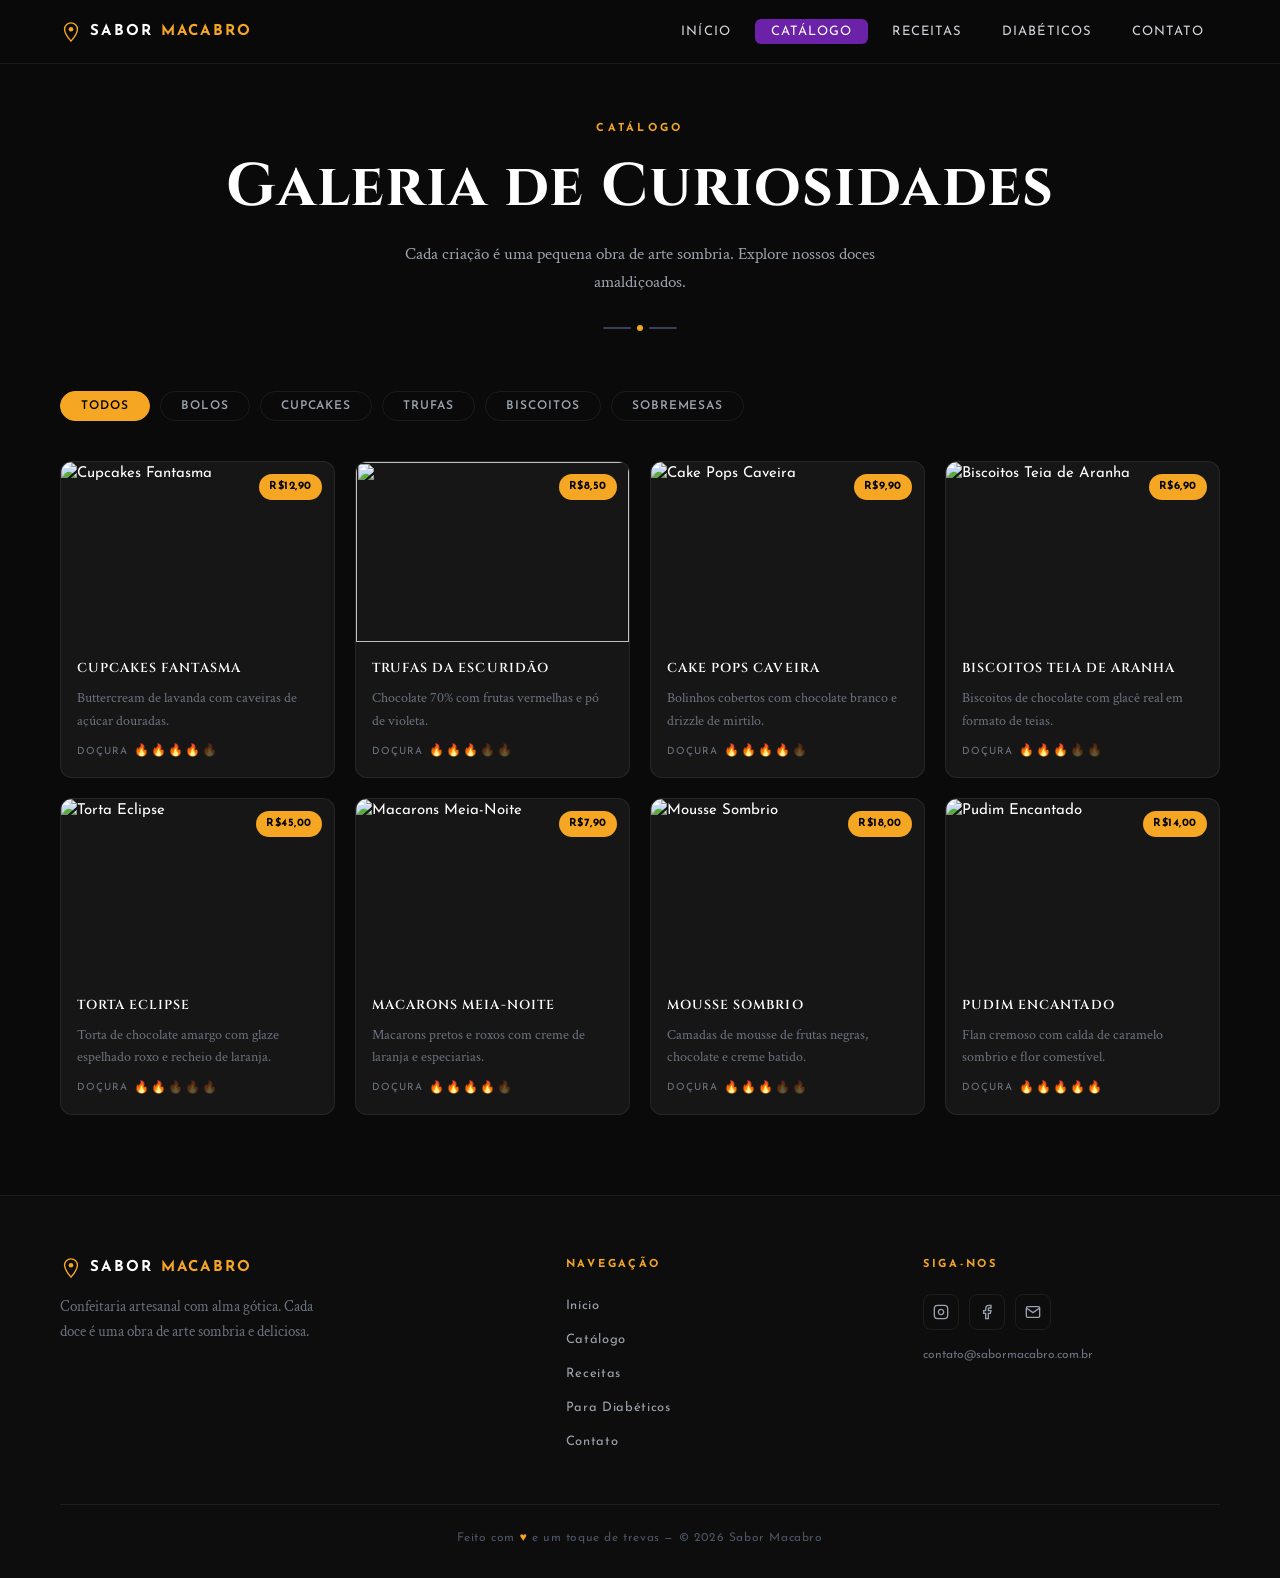
==== pages/catalogo.html @ 99fc1a0b "Add files via upload" ====
<!DOCTYPE html>
<html lang="pt-BR">
<head>
  <meta charset="UTF-8" />
  <meta name="viewport" content="width=device-width, initial-scale=1.0" />
  <title>Catálogo — Sabor Macabro</title>
  <link rel="stylesheet" href="../css/style.css" />
  <link rel="stylesheet" href="../css/catalogo.css" />
</head>
<body>

  <!-- NAVBAR -->
  <nav class="navbar">
    <a href="../index.html" class="navbar-logo">
      <svg class="icon" viewBox="0 0 24 24" fill="none" stroke="currentColor" stroke-width="1.5">
        <path d="M12 2C8 2 5 5 5 9c0 5 7 13 7 13s7-8 7-13c0-4-3-7-7-7z"/>
        <circle cx="12" cy="9" r="2.5" fill="currentColor" stroke="none"/>
      </svg>
      <span class="logo-text">SABOR <span>MACABRO</span></span>
    </a>
    <button class="menu-toggle" aria-label="Menu">
      <span></span><span></span><span></span>
    </button>
    <ul class="navbar-nav">
      <li><a href="../index.html">Início</a></li>
      <li><a href="catalogo.html" class="active">Catálogo</a></li>
      <li><a href="receitas.html">Receitas</a></li>
      <li><a href="diabeticos.html">Diabéticos</a></li>
      <li><a href="contato.html">Contato</a></li>
    </ul>
  </nav>

  <!-- HEADER -->
  <div class="page-header animate-up">
    <span class="eyebrow">Catálogo</span>
    <h1>Galeria de Curiosidades</h1>
    <p>Cada criação é uma pequena obra de arte sombria. Explore nossos doces amaldiçoados.</p>
    <div class="divider-dots">
      <span></span><span class="dot"></span><span></span>
    </div>
  </div>

  <!-- FILTERS -->
  <div class="filters-wrap animate-up">
    <div class="container">
      <div class="filters">
        <button class="filter-btn active" data-filter="todos">Todos</button>
        <button class="filter-btn" data-filter="bolos">Bolos</button>
        <button class="filter-btn" data-filter="cupcakes">Cupcakes</button>
        <button class="filter-btn" data-filter="trufas">Trufas</button>
        <button class="filter-btn" data-filter="biscoitos">Biscoitos</button>
        <button class="filter-btn" data-filter="sobremesas">Sobremesas</button>
      </div>
    </div>
  </div>

  <!-- CATALOG GRID -->
  <section class="section catalog-section">
    <div class="container">
      <div class="catalog-grid">

        <div class="catalog-card product-card animate-up" data-category="cupcakes">
          <span class="price-badge">R$12,90</span>
          <img src="https://media.discordapp.net/attachments/682045988726243380/1504207680078610442/051eb3d04_generated_8660f504.png?ex=6a062611&is=6a04d491&hm=915735e0a3efd7fb4782c6d0c59149ef72ad5b5433831bc7cd8808a5f5d87717&=&format=webp&quality=lossless" alt="Cupcakes Fantasma" class="product-card-img" style="object-position:0% 10%;" />
          <div class="product-card-body">
            <h3 class="product-card-title">Cupcakes Fantasma</h3>
            <p class="product-card-desc">Buttercream de lavanda com caveiras de açúcar douradas.</p>
            <div class="sweetness">
              <span class="sweetness-label">Doçura</span>
              <div class="flames">
                <span class="flame active">🔥</span><span class="flame active">🔥</span><span class="flame active">🔥</span><span class="flame active">🔥</span><span class="flame">🔥</span>
              </div>
            </div>
          </div>
        </div>

        <div class="catalog-card product-card animate-up" data-category="trufas">
          <span class="price-badge">R$8,50</span>
          <img src="https://media.discordapp.net/attachments/682045988726243380/1504207732129923124/c079ba6d8_generated_5c188854.png?ex=6a06261e&is=6a04d49e&hm=1690cc6fef87a3c8b07b13e3664de95f247dd740d72a349c67de79bde58a2c8a&=&format=webp&quality=lossless"Trufas da Escuridão" class="product-card-img" style="object-position:38% 28%;" />
          <div class="product-card-body">
            <h3 class="product-card-title">Trufas da Escuridão</h3>
            <p class="product-card-desc">Chocolate 70% com frutas vermelhas e pó de violeta.</p>
            <div class="sweetness">
              <span class="sweetness-label">Doçura</span>
              <div class="flames">
                <span class="flame active">🔥</span><span class="flame active">🔥</span><span class="flame active">🔥</span><span class="flame">🔥</span><span class="flame">🔥</span>
              </div>
            </div>
          </div>
        </div>

        <div class="catalog-card product-card animate-up" data-category="sobremesas">
          <span class="price-badge">R$9,90</span>
          <img src="https://media.discordapp.net/attachments/682045988726243380/1504207770172264588/1a3e5dd33_generated_3ccb7c05.png?ex=6a062627&is=6a04d4a7&hm=ca5111739f6e5fa930e4d7fcea7c52517635db99edcee7a81932c4ffb76f3084&=&format=webp&quality=lossless" alt="Cake Pops Caveira" class="product-card-img" style="object-position:70% 20%;" />
          <div class="product-card-body">
            <h3 class="product-card-title">Cake Pops Caveira</h3>
            <p class="product-card-desc">Bolinhos cobertos com chocolate branco e drizzle de mirtilo.</p>
            <div class="sweetness">
              <span class="sweetness-label">Doçura</span>
              <div class="flames">
                <span class="flame active">🔥</span><span class="flame active">🔥</span><span class="flame active">🔥</span><span class="flame active">🔥</span><span class="flame">🔥</span>
              </div>
            </div>
          </div>
        </div>

        <div class="catalog-card product-card animate-up" data-category="biscoitos">
          <span class="price-badge">R$6,90</span>
          <img src="https://media.discordapp.net/attachments/682045988726243380/1504207811448541367/e214358f1_generated_8f91fa51.png?ex=6a062631&is=6a04d4b1&hm=a556df9539114d7061922d662f3ab061a2cdaeb7f68c5fdb0b6c72fc46b7afbb&=&format=webp&quality=lossless" alt="Biscoitos Teia de Aranha" class="product-card-img" style="object-position:50% 80%;" />
          <div class="product-card-body">
            <h3 class="product-card-title">Biscoitos Teia de Aranha</h3>
            <p class="product-card-desc">Biscoitos de chocolate com glacê real em formato de teias.</p>
            <div class="sweetness">
              <span class="sweetness-label">Doçura</span>
              <div class="flames">
                <span class="flame active">🔥</span><span class="flame active">🔥</span><span class="flame active">🔥</span><span class="flame">🔥</span><span class="flame">🔥</span>
              </div>
            </div>
          </div>
        </div>

        <div class="catalog-card product-card animate-up" data-category="bolos">
          <span class="price-badge">R$45,00</span>
          <img src="https://media.discordapp.net/attachments/682045988726243380/1504207860500795592/ecdfa7d2a_generated_ce801d34.png?ex=6a06263c&is=6a04d4bc&hm=e92501d9d577f81ecaf14a43d319331acd61a74a485afdedc78ce0bbe8f4e009&=&format=webp&quality=lossless" alt="Torta Eclipse" class="product-card-img" style="object-position:0% 10%;" />
          <div class="product-card-body">
            <h3 class="product-card-title">Torta Eclipse</h3>
            <p class="product-card-desc">Torta de chocolate amargo com glaze espelhado roxo e recheio de laranja.</p>
            <div class="sweetness">
              <span class="sweetness-label">Doçura</span>
              <div class="flames">
                <span class="flame active">🔥</span><span class="flame active">🔥</span><span class="flame">🔥</span><span class="flame">🔥</span><span class="flame">🔥</span>
              </div>
            </div>
          </div>
        </div>

        <div class="catalog-card product-card animate-up" data-category="sobremesas">
          <span class="price-badge">R$7,90</span>
          <img src="https://media.discordapp.net/attachments/682045988726243380/1504207893929394206/c7b2eafa7_generated_662bf5e1.png?ex=6a062644&is=6a04d4c4&hm=17f012a4dbf6599a2f8f864c9dc5ebb647d644b957f1e4f5b54be0bf74f23d18&=&format=webp&quality=lossless" alt="Macarons Meia-Noite" class="product-card-img" style="object-position:50% 60%;" />
          <div class="product-card-body">
            <h3 class="product-card-title">Macarons Meia-Noite</h3>
            <p class="product-card-desc">Macarons pretos e roxos com creme de laranja e especiarias.</p>
            <div class="sweetness">
              <span class="sweetness-label">Doçura</span>
              <div class="flames">
                <span class="flame active">🔥</span><span class="flame active">🔥</span><span class="flame active">🔥</span><span class="flame active">🔥</span><span class="flame">🔥</span>
              </div>
            </div>
          </div>
        </div>

        <div class="catalog-card product-card animate-up" data-category="sobremesas">
          <span class="price-badge">R$18,00</span>
          <img src="https://media.discordapp.net/attachments/682045988726243380/1504208045163675770/246b8b55f_generated_2fc6ba51.png?ex=6a062668&is=6a04d4e8&hm=9366c565ad63cd733c60a54a23112653a76ca13ee53ff0f0f1abfde7c8191c25&=&format=webp&quality=lossless" alt="Mousse Sombrio" class="product-card-img" style="object-position:55% 10%;" />
          <div class="product-card-body">
            <h3 class="product-card-title">Mousse Sombrio</h3>
            <p class="product-card-desc">Camadas de mousse de frutas negras, chocolate e creme batido.</p>
            <div class="sweetness">
              <span class="sweetness-label">Doçura</span>
              <div class="flames">
                <span class="flame active">🔥</span><span class="flame active">🔥</span><span class="flame active">🔥</span><span class="flame">🔥</span><span class="flame">🔥</span>
              </div>
            </div>
          </div>
        </div>

        <div class="catalog-card product-card animate-up" data-category="sobremesas">
          <span class="price-badge">R$14,00</span>
          <img src="https://media.discordapp.net/attachments/682045988726243380/1504208124494741564/7048539c5_generated_523fadd7.png?ex=6a06267b&is=6a04d4fb&hm=c61fa6935b52f64bfdc0bdb077fd17822a83efb8aa2f6be4dc14fb0ad0ff679a&=&format=webp&quality=lossless" alt="Pudim Encantado" class="product-card-img" style="object-position:85% 50%;" />
          <div class="product-card-body">
            <h3 class="product-card-title">Pudim Encantado</h3>
            <p class="product-card-desc">Flan cremoso com calda de caramelo sombrio e flor comestível.</p>
            <div class="sweetness">
              <span class="sweetness-label">Doçura</span>
              <div class="flames">
                <span class="flame active">🔥</span><span class="flame active">🔥</span><span class="flame active">🔥</span><span class="flame active">🔥</span><span class="flame active">🔥</span>
              </div>
            </div>
          </div>
        </div>

      </div>
    </div>
  </section>

  <!-- FOOTER -->
  <footer>
    <div class="footer-grid">
      <div class="footer-brand">
        <div class="navbar-logo" style="margin-bottom:14px;">
          <svg class="icon" viewBox="0 0 24 24" fill="none" stroke="currentColor" stroke-width="1.5">
            <path d="M12 2C8 2 5 5 5 9c0 5 7 13 7 13s7-8 7-13c0-4-3-7-7-7z"/>
            <circle cx="12" cy="9" r="2.5" fill="currentColor" stroke="none"/>
          </svg>
          <span class="logo-text">SABOR <span>MACABRO</span></span>
        </div>
        <p>Confeitaria artesanal com alma gótica. Cada doce é uma obra de arte sombria e deliciosa.</p>
      </div>
      <div>
        <p class="footer-title">Navegação</p>
        <ul class="footer-links">
          <li><a href="../index.html">Início</a></li>
          <li><a href="catalogo.html">Catálogo</a></li>
          <li><a href="receitas.html">Receitas</a></li>
          <li><a href="diabeticos.html">Para Diabéticos</a></li>
          <li><a href="contato.html">Contato</a></li>
        </ul>
      </div>
      <div>
        <p class="footer-title">Siga-nos</p>
        <div class="social-icons">
          <a href="#" class="social-icon"><svg width="16" height="16" viewBox="0 0 24 24" fill="none" stroke="currentColor" stroke-width="2"><rect x="2" y="2" width="20" height="20" rx="5"/><path d="M16 11.37A4 4 0 1112.63 8 4 4 0 0116 11.37z"/><line x1="17.5" y1="6.5" x2="17.51" y2="6.5"/></svg></a>
          <a href="#" class="social-icon"><svg width="16" height="16" viewBox="0 0 24 24" fill="none" stroke="currentColor" stroke-width="2"><path d="M18 2h-3a5 5 0 00-5 5v3H7v4h3v8h4v-8h3l1-4h-4V7a1 1 0 011-1h3z"/></svg></a>
          <a href="#" class="social-icon"><svg width="16" height="16" viewBox="0 0 24 24" fill="none" stroke="currentColor" stroke-width="2"><path d="M4 4h16c1.1 0 2 .9 2 2v12c0 1.1-.9 2-2 2H4c-1.1 0-2-.9-2-2V6c0-1.1.9-2 2-2z"/><polyline points="22,6 12,13 2,6"/></svg></a>
        </div>
        <p class="social-email">contato@sabormacabro.com.br</p>
      </div>
    </div>
    <div class="footer-bottom">
      Feito com <span class="heart">♥</span> e um toque de trevas — © 2026 Sabor Macabro
    </div>
  </footer>

  <script src="../js/main.js"></script>
  <script>
    document.addEventListener('DOMContentLoaded', () => {
      document.querySelectorAll('.animate-up').forEach((el, i) => {
        setTimeout(() => el.classList.add('visible'), i * 80);
      });
    });
  </script>
</body>
</html>
---- css/style.css ----
@import url('https://fonts.googleapis.com/css2?family=Cinzel:wght@400;600;700;900&family=Crimson+Text:ital,wght@0,400;0,600;1,400&family=Josefin+Sans:wght@300;400;600;700&display=swap');

:root {
  --bg-primary: #0a0a0a;
  --bg-secondary: #111111;
  --bg-card: #161616;
  --bg-card-hover: #1e1e1e;
  --orange: #f5a623;
  --orange-dark: #c8841a;
  --orange-glow: rgba(245, 166, 35, 0.15);
  --purple: #6b21a8;
  --purple-light: #7c3aed;
  --purple-glow: rgba(107, 33, 168, 0.3);
  --white: #ffffff;
  --gray-100: #f5f5f5;
  --gray-300: #d1d5db;
  --gray-400: #9ca3af;
  --gray-500: #6b7280;
  --gray-600: #4b5563;
  --gray-700: #374151;
  --gray-800: #1f2937;
  --border: rgba(255,255,255,0.07);
  --border-orange: rgba(245, 166, 35, 0.3);
  --shadow-orange: 0 0 30px rgba(245, 166, 35, 0.2);
  --radius: 12px;
  --radius-sm: 8px;
  --transition: all 0.3s cubic-bezier(0.4, 0, 0.2, 1);
}

*, *::before, *::after { box-sizing: border-box; margin: 0; padding: 0; }

html { scroll-behavior: smooth; }

body {
  background-color: var(--bg-primary);
  color: var(--white);
  font-family: 'Josefin Sans', sans-serif;
  font-size: 15px;
  line-height: 1.6;
  overflow-x: hidden;
}

a { text-decoration: none; color: inherit; }

img { max-width: 100%; display: block; }

/* ====== NAVBAR ====== */
.navbar {
  position: fixed;
  top: 0; left: 0; right: 0;
  z-index: 1000;
  display: flex;
  align-items: center;
  justify-content: space-between;
  padding: 0 60px;
  height: 64px;
  background: rgba(10,10,10,0.92);
  backdrop-filter: blur(12px);
  border-bottom: 1px solid var(--border);
}

.navbar-logo {
  display: flex;
  align-items: center;
  gap: 8px;
  font-family: 'Josefin Sans', sans-serif;
  font-size: 15px;
  font-weight: 700;
  letter-spacing: 0.15em;
  text-transform: uppercase;
}

.navbar-logo .icon {
  width: 22px;
  height: 22px;
  color: var(--orange);
}

.logo-text span { color: var(--orange); }

.navbar-nav {
  display: flex;
  align-items: center;
  gap: 8px;
  list-style: none;
}

.navbar-nav a {
  font-family: 'Josefin Sans', sans-serif;
  font-size: 13px;
  font-weight: 400;
  letter-spacing: 0.08em;
  text-transform: uppercase;
  color: var(--gray-300);
  padding: 6px 16px;
  border-radius: 6px;
  transition: var(--transition);
}

.navbar-nav a:hover { color: var(--white); }

.navbar-nav a.active {
  background: var(--purple);
  color: var(--white);
}

.menu-toggle {
  display: none;
  flex-direction: column;
  gap: 5px;
  cursor: pointer;
  background: none;
  border: none;
  padding: 4px;
}

.menu-toggle span {
  display: block;
  width: 24px;
  height: 2px;
  background: var(--white);
  border-radius: 2px;
  transition: var(--transition);
}

/* ====== PAGE HEADER ====== */
.page-header {
  text-align: center;
  padding: 120px 20px 60px;
}

.page-header .eyebrow {
  font-family: 'Josefin Sans', sans-serif;
  font-size: 11px;
  font-weight: 700;
  letter-spacing: 0.3em;
  text-transform: uppercase;
  color: var(--orange);
  margin-bottom: 16px;
  display: block;
}

.page-header h1 {
  font-family: 'Cinzel', serif;
  font-size: clamp(36px, 5vw, 60px);
  font-weight: 700;
  color: var(--white);
  line-height: 1.1;
  letter-spacing: 0.02em;
  margin-bottom: 20px;
}

.page-header p {
  font-family: 'Crimson Text', serif;
  font-size: 17px;
  color: var(--gray-400);
  max-width: 500px;
  margin: 0 auto 28px;
  line-height: 1.7;
}

.divider-dots {
  display: flex;
  align-items: center;
  justify-content: center;
  gap: 6px;
}

.divider-dots span {
  display: inline-block;
  width: 28px;
  height: 2px;
  background: var(--gray-700);
  border-radius: 2px;
}

.divider-dots .dot {
  width: 6px;
  height: 6px;
  border-radius: 50%;
  background: var(--orange);
}

/* ====== FOOTER ====== */
footer {
  background: #0d0d0d;
  border-top: 1px solid var(--border);
  padding: 60px 60px 30px;
}

.footer-grid {
  display: grid;
  grid-template-columns: 1.5fr 1fr 1fr;
  gap: 60px;
  margin-bottom: 50px;
}

.footer-brand .navbar-logo {
  margin-bottom: 16px;
}

.footer-brand p {
  font-family: 'Crimson Text', serif;
  font-size: 15px;
  color: var(--gray-500);
  line-height: 1.7;
  max-width: 260px;
}

.footer-title {
  font-family: 'Josefin Sans', sans-serif;
  font-size: 11px;
  font-weight: 700;
  letter-spacing: 0.25em;
  text-transform: uppercase;
  color: var(--orange);
  margin-bottom: 20px;
}

.footer-links {
  list-style: none;
  display: flex;
  flex-direction: column;
  gap: 10px;
}

.footer-links a {
  font-family: 'Josefin Sans', sans-serif;
  font-size: 13px;
  color: var(--gray-400);
  letter-spacing: 0.05em;
  transition: var(--transition);
}

.footer-links a:hover { color: var(--orange); }

.social-icons {
  display: flex;
  gap: 10px;
  margin-bottom: 16px;
}

.social-icon {
  width: 36px;
  height: 36px;
  border: 1px solid var(--border);
  border-radius: 8px;
  display: flex;
  align-items: center;
  justify-content: center;
  color: var(--gray-400);
  transition: var(--transition);
}

.social-icon:hover {
  border-color: var(--orange);
  color: var(--orange);
}

.social-email {
  font-size: 12px;
  color: var(--gray-500);
  font-family: 'Josefin Sans', sans-serif;
}

.footer-bottom {
  border-top: 1px solid var(--border);
  padding-top: 24px;
  text-align: center;
  font-size: 12px;
  color: var(--gray-600);
  font-family: 'Josefin Sans', sans-serif;
  letter-spacing: 0.05em;
}

.footer-bottom .heart { color: var(--orange); }

/* ====== SWEETNESS RATING ====== */
.sweetness {
  display: flex;
  align-items: center;
  gap: 6px;
  margin-top: 10px;
}

.sweetness-label {
  font-size: 10px;
  letter-spacing: 0.1em;
  text-transform: uppercase;
  color: var(--gray-500);
  font-family: 'Josefin Sans', sans-serif;
}

.flames {
  display: flex;
  gap: 2px;
}

.flame {
  font-size: 12px;
  opacity: 0.3;
}

.flame.active { opacity: 1; }

/* ====== PRICE BADGE ====== */
.price-badge {
  position: absolute;
  top: 12px;
  right: 12px;
  background: var(--orange);
  color: #000;
  font-family: 'Josefin Sans', sans-serif;
  font-size: 11px;
  font-weight: 700;
  padding: 4px 10px;
  border-radius: 20px;
  letter-spacing: 0.05em;
  z-index: 2;
}

/* ====== PRODUCT CARD ====== */
.product-card {
  background: var(--bg-card);
  border: 1px solid var(--border);
  border-radius: var(--radius);
  overflow: hidden;
  position: relative;
  transition: var(--transition);
}

.product-card:hover {
  border-color: var(--border-orange);
  transform: translateY(-4px);
  box-shadow: var(--shadow-orange);
}

.product-card-img {
  width: 100%;
  height: 180px;
  object-fit: cover;
  display: block;
}

.product-card-body {
  padding: 16px;
}

.product-card-title {
  font-family: 'Cinzel', serif;
  font-size: 13px;
  font-weight: 600;
  letter-spacing: 0.08em;
  text-transform: uppercase;
  color: var(--white);
  margin-bottom: 8px;
}

.product-card-desc {
  font-family: 'Crimson Text', serif;
  font-size: 14px;
  color: var(--gray-500);
  line-height: 1.6;
}

/* ====== RECIPE CARD ====== */
.recipe-card {
  background: var(--bg-card);
  border: 1px solid var(--border);
  border-radius: var(--radius);
  overflow: hidden;
  transition: var(--transition);
}

.recipe-card:hover {
  border-color: var(--border-orange);
  transform: translateY(-4px);
  box-shadow: var(--shadow-orange);
}

.recipe-card-img {
  width: 100%;
  height: 240px;
  object-fit: cover;
  display: block;
  position: relative;
}

.recipe-card-img-wrap {
  position: relative;
  overflow: hidden;
}

.recipe-tags {
  position: absolute;
  bottom: 12px;
  left: 12px;
  display: flex;
  gap: 6px;
  z-index: 2;
}

.recipe-tag {
  font-family: 'Josefin Sans', sans-serif;
  font-size: 10px;
  font-weight: 700;
  letter-spacing: 0.08em;
  text-transform: uppercase;
  padding: 3px 10px;
  border-radius: 20px;
  background: var(--purple);
  color: var(--white);
}

.recipe-card-body {
  padding: 20px;
}

.recipe-card-title {
  font-family: 'Cinzel', serif;
  font-size: 14px;
  font-weight: 700;
  letter-spacing: 0.1em;
  text-transform: uppercase;
  color: var(--white);
  margin-bottom: 12px;
}

.recipe-meta {
  display: flex;
  align-items: center;
  gap: 16px;
  margin-bottom: 14px;
}

.recipe-meta-item {
  display: flex;
  align-items: center;
  gap: 5px;
  font-family: 'Josefin Sans', sans-serif;
  font-size: 11px;
  color: var(--gray-500);
  letter-spacing: 0.05em;
}

.recipe-meta-item svg {
  width: 13px;
  height: 13px;
  color: var(--orange);
}

.btn-receita {
  width: 100%;
  background: var(--bg-secondary);
  border: 1px solid var(--border);
  color: var(--gray-300);
  font-family: 'Josefin Sans', sans-serif;
  font-size: 12px;
  font-weight: 600;
  letter-spacing: 0.1em;
  text-transform: uppercase;
  padding: 12px;
  border-radius: var(--radius-sm);
  cursor: pointer;
  transition: var(--transition);
  display: flex;
  align-items: center;
  justify-content: center;
  gap: 8px;
}

.btn-receita:hover {
  border-color: var(--border-orange);
  color: var(--orange);
}

/* ====== SECTION UTIL ====== */
.section { padding: 80px 60px; }

.container { max-width: 1200px; margin: 0 auto; }

.section-header { text-align: center; margin-bottom: 50px; }

.section-eyebrow {
  font-family: 'Josefin Sans', sans-serif;
  font-size: 11px;
  font-weight: 700;
  letter-spacing: 0.3em;
  text-transform: uppercase;
  color: var(--orange);
  display: block;
  margin-bottom: 12px;
}

.section-title {
  font-family: 'Cinzel', serif;
  font-size: clamp(28px, 4vw, 48px);
  font-weight: 700;
  color: var(--white);
  margin-bottom: 16px;
  letter-spacing: 0.02em;
}

.section-desc {
  font-family: 'Crimson Text', serif;
  font-size: 17px;
  color: var(--gray-400);
  max-width: 540px;
  margin: 0 auto 24px;
  line-height: 1.7;
}

/* ====== BUTTONS ====== */
.btn-primary {
  display: inline-flex;
  align-items: center;
  gap: 8px;
  background: var(--orange);
  color: #000;
  font-family: 'Josefin Sans', sans-serif;
  font-size: 12px;
  font-weight: 700;
  letter-spacing: 0.12em;
  text-transform: uppercase;
  padding: 14px 28px;
  border-radius: 6px;
  border: none;
  cursor: pointer;
  transition: var(--transition);
}

.btn-primary:hover {
  background: var(--orange-dark);
  transform: translateY(-2px);
  box-shadow: var(--shadow-orange);
}

.btn-secondary {
  display: inline-flex;
  align-items: center;
  gap: 8px;
  background: transparent;
  color: var(--white);
  font-family: 'Josefin Sans', sans-serif;
  font-size: 12px;
  font-weight: 700;
  letter-spacing: 0.12em;
  text-transform: uppercase;
  padding: 13px 28px;
  border-radius: 6px;
  border: 1px solid rgba(255,255,255,0.25);
  cursor: pointer;
  transition: var(--transition);
}

.btn-secondary:hover {
  border-color: var(--white);
  transform: translateY(-2px);
}

/* ====== RESPONSIVE ====== */
@media (max-width: 900px) {
  .navbar { padding: 0 24px; }
  .navbar-nav { display: none; flex-direction: column; position: fixed; top: 64px; left: 0; right: 0; background: rgba(10,10,10,0.98); padding: 20px; border-bottom: 1px solid var(--border); gap: 4px; }
  .navbar-nav.open { display: flex; }
  .menu-toggle { display: flex; }
  .section { padding: 60px 24px; }
  footer { padding: 50px 24px 24px; }
  .footer-grid { grid-template-columns: 1fr; gap: 36px; }
}
---- css/catalogo.css ----
/* ====== FILTERS ====== */
.filters-wrap {
  padding: 0 60px 40px;
}

.filters {
  display: flex;
  gap: 10px;
  flex-wrap: wrap;
}

.filter-btn {
  font-family: 'Josefin Sans', sans-serif;
  font-size: 12px;
  font-weight: 600;
  letter-spacing: 0.08em;
  text-transform: uppercase;
  padding: 8px 20px;
  border-radius: 30px;
  border: 1px solid var(--border);
  background: transparent;
  color: var(--gray-400);
  cursor: pointer;
  transition: var(--transition);
}

.filter-btn:hover {
  border-color: var(--border-orange);
  color: var(--orange);
}

.filter-btn.active {
  background: var(--orange);
  border-color: var(--orange);
  color: #000;
}

/* ====== CATALOG GRID ====== */
.catalog-section { padding-top: 0; }

.catalog-grid {
  display: grid;
  grid-template-columns: repeat(4, 1fr);
  gap: 20px;
}

.catalog-card {
  transition: opacity 0.3s ease, transform 0.3s ease, border-color 0.3s ease, box-shadow 0.3s ease;
}

/* ====== ANIMATE ====== */
.animate-up {
  opacity: 0;
  transform: translateY(24px);
  transition: opacity 0.6s ease, transform 0.6s ease;
}

.animate-up.visible {
  opacity: 1;
  transform: translateY(0);
}

/* ====== RESPONSIVE ====== */
@media (max-width: 1024px) {
  .catalog-grid { grid-template-columns: repeat(3, 1fr); }
}

@media (max-width: 768px) {
  .filters-wrap { padding: 0 24px 32px; }
  .catalog-grid { grid-template-columns: repeat(2, 1fr); }
}

@media (max-width: 480px) {
  .catalog-grid { grid-template-columns: 1fr; }
}
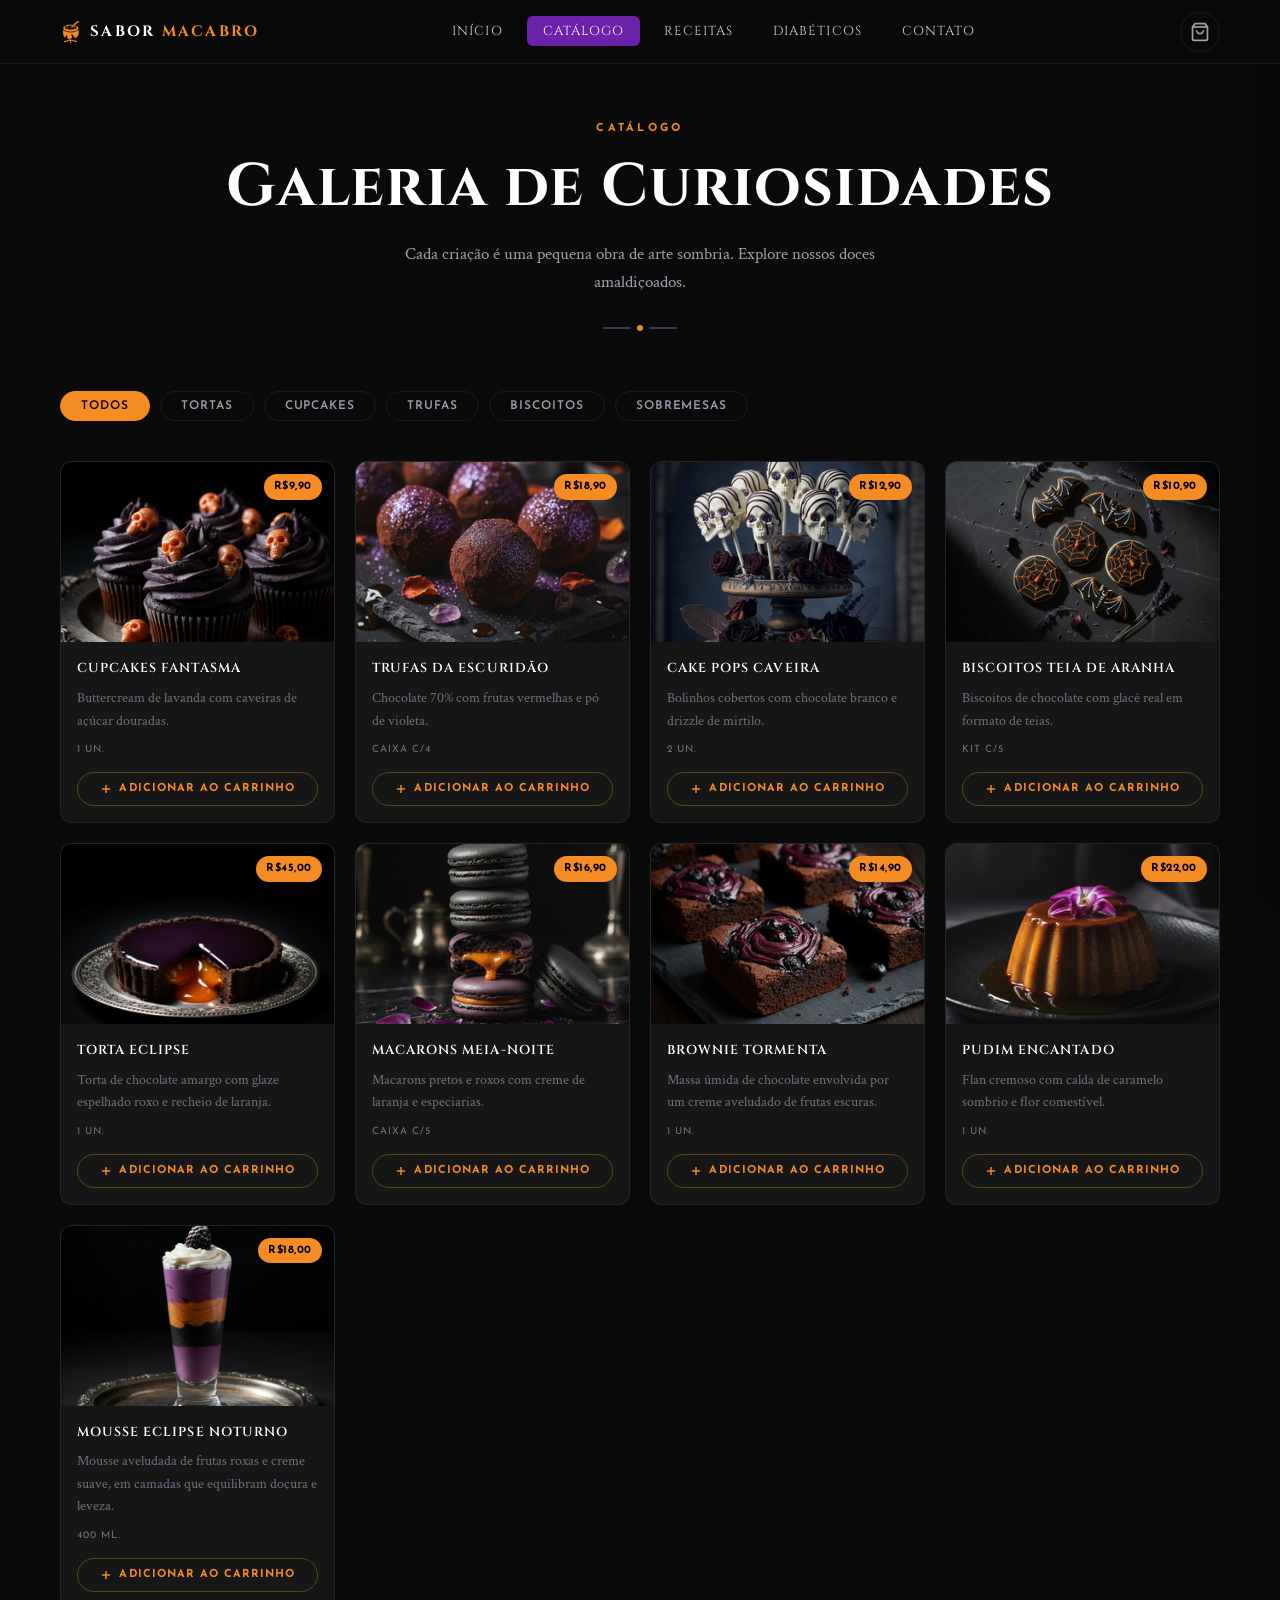
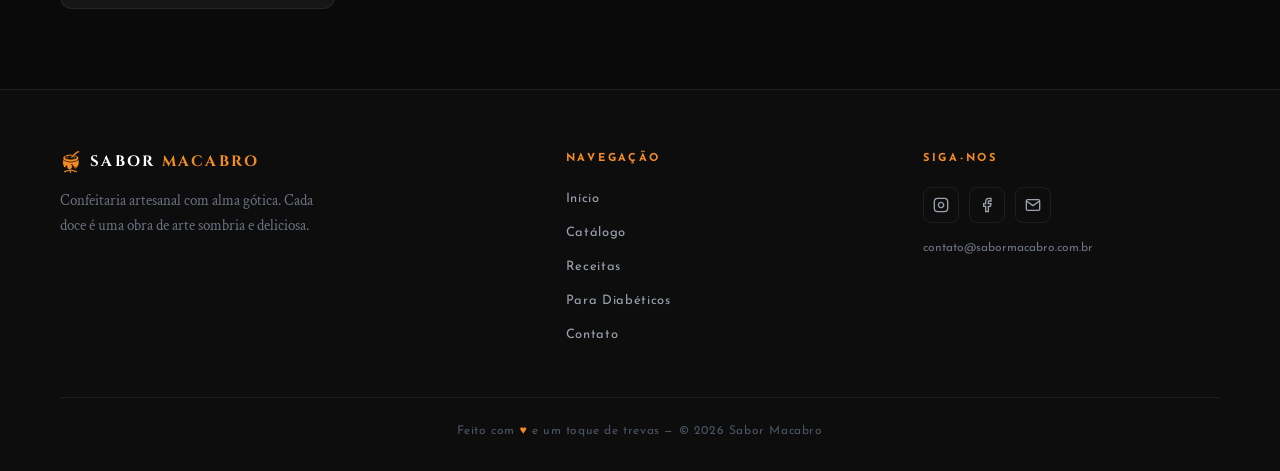
==== commit 46865b18: "Add files via upload" ====
--- a/pages/catalogo.html
+++ b/pages/catalogo.html
@@ -12,10 +12,7 @@
   <!-- NAVBAR -->
   <nav class="navbar">
     <a href="../index.html" class="navbar-logo">
-      <svg class="icon" viewBox="0 0 24 24" fill="none" stroke="currentColor" stroke-width="1.5">
-        <path d="M12 2C8 2 5 5 5 9c0 5 7 13 7 13s7-8 7-13c0-4-3-7-7-7z"/>
-        <circle cx="12" cy="9" r="2.5" fill="currentColor" stroke="none"/>
-      </svg>
+      <img src="../images/icon.png" alt="Logo" class="icon" />
       <span class="logo-text">SABOR <span>MACABRO</span></span>
     </a>
     <button class="menu-toggle" aria-label="Menu">
@@ -28,6 +25,15 @@
       <li><a href="diabeticos.html">Diabéticos</a></li>
       <li><a href="contato.html">Contato</a></li>
     </ul>
+    <!-- Botão carrinho na navbar -->
+    <button class="cart-nav-btn" id="cartNavBtn" aria-label="Carrinho">
+      <svg width="20" height="20" viewBox="0 0 24 24" fill="none" stroke="currentColor" stroke-width="2">
+        <path d="M6 2L3 6v14a2 2 0 002 2h14a2 2 0 002-2V6l-3-4z"/>
+        <line x1="3" y1="6" x2="21" y2="6"/>
+        <path d="M16 10a4 4 0 01-8 0"/>
+      </svg>
+      <span class="cart-count" id="cartCount">0</span>
+    </button>
   </nav>
 
   <!-- HEADER -->
@@ -45,7 +51,7 @@
     <div class="container">
       <div class="filters">
         <button class="filter-btn active" data-filter="todos">Todos</button>
-        <button class="filter-btn" data-filter="bolos">Bolos</button>
+        <button class="filter-btn" data-filter="Tortas">Tortas</button>
         <button class="filter-btn" data-filter="cupcakes">Cupcakes</button>
         <button class="filter-btn" data-filter="trufas">Trufas</button>
         <button class="filter-btn" data-filter="biscoitos">Biscoitos</button>
@@ -60,138 +66,221 @@
       <div class="catalog-grid">
 
         <div class="catalog-card product-card animate-up" data-category="cupcakes">
-          <span class="price-badge">R$12,90</span>
-          <img src="https://media.discordapp.net/attachments/682045988726243380/1504207680078610442/051eb3d04_generated_8660f504.png?ex=6a062611&is=6a04d491&hm=915735e0a3efd7fb4782c6d0c59149ef72ad5b5433831bc7cd8808a5f5d87717&=&format=webp&quality=lossless" alt="Cupcakes Fantasma" class="product-card-img" style="object-position:0% 10%;" />
+          <span class="price-badge">R$9,90</span>
+          <img src="../images/cupcake.png" alt="Cupcakes Fantasma" class="product-card-img" style="object-position:0% 10%;" />
           <div class="product-card-body">
             <h3 class="product-card-title">Cupcakes Fantasma</h3>
             <p class="product-card-desc">Buttercream de lavanda com caveiras de açúcar douradas.</p>
             <div class="sweetness">
-              <span class="sweetness-label">Doçura</span>
-              <div class="flames">
-                <span class="flame active">🔥</span><span class="flame active">🔥</span><span class="flame active">🔥</span><span class="flame active">🔥</span><span class="flame">🔥</span>
-              </div>
-            </div>
+              <span class="sweetness-label">1 un.</span>
+              <div class="flames">
+              </div>
+            </div>
+            <button class="btn-add-cart" data-name="Cupcakes Fantasma" data-price="9.90">
+              <svg width="14" height="14" viewBox="0 0 24 24" fill="none" stroke="currentColor" stroke-width="2.5"><line x1="12" y1="5" x2="12" y2="19"/><line x1="5" y1="12" x2="19" y2="12"/></svg>
+              Adicionar ao Carrinho
+            </button>
           </div>
         </div>
 
         <div class="catalog-card product-card animate-up" data-category="trufas">
-          <span class="price-badge">R$8,50</span>
-          <img src="https://media.discordapp.net/attachments/682045988726243380/1504207732129923124/c079ba6d8_generated_5c188854.png?ex=6a06261e&is=6a04d49e&hm=1690cc6fef87a3c8b07b13e3664de95f247dd740d72a349c67de79bde58a2c8a&=&format=webp&quality=lossless"Trufas da Escuridão" class="product-card-img" style="object-position:38% 28%;" />
+          <span class="price-badge">R$18,90</span>
+          <img src="../images/trufa.png" alt="Trufas da Escuridão" class="product-card-img" style="object-position:38% 28%;" />
           <div class="product-card-body">
             <h3 class="product-card-title">Trufas da Escuridão</h3>
             <p class="product-card-desc">Chocolate 70% com frutas vermelhas e pó de violeta.</p>
             <div class="sweetness">
-              <span class="sweetness-label">Doçura</span>
-              <div class="flames">
-                <span class="flame active">🔥</span><span class="flame active">🔥</span><span class="flame active">🔥</span><span class="flame">🔥</span><span class="flame">🔥</span>
-              </div>
-            </div>
-          </div>
-        </div>
-
-        <div class="catalog-card product-card animate-up" data-category="sobremesas">
-          <span class="price-badge">R$9,90</span>
-          <img src="https://media.discordapp.net/attachments/682045988726243380/1504207770172264588/1a3e5dd33_generated_3ccb7c05.png?ex=6a062627&is=6a04d4a7&hm=ca5111739f6e5fa930e4d7fcea7c52517635db99edcee7a81932c4ffb76f3084&=&format=webp&quality=lossless" alt="Cake Pops Caveira" class="product-card-img" style="object-position:70% 20%;" />
+              <span class="sweetness-label">Caixa c/4</span>
+              <div class="flames">
+              </div>
+            </div>
+            <button class="btn-add-cart" data-name="Trufas da Escuridão" data-price="18.90">
+              <svg width="14" height="14" viewBox="0 0 24 24" fill="none" stroke="currentColor" stroke-width="2.5"><line x1="12" y1="5" x2="12" y2="19"/><line x1="5" y1="12" x2="19" y2="12"/></svg>
+              Adicionar ao Carrinho
+            </button>
+          </div>
+        </div>
+
+        <div class="catalog-card product-card animate-up" data-category="sobremesas">
+          <span class="price-badge">R$12,90</span>
+          <img src="../images/esqueleto.png"  alt="Cake Pops Caveira" class="product-card-img" style="object-position:80% 20%;" />
           <div class="product-card-body">
             <h3 class="product-card-title">Cake Pops Caveira</h3>
             <p class="product-card-desc">Bolinhos cobertos com chocolate branco e drizzle de mirtilo.</p>
             <div class="sweetness">
-              <span class="sweetness-label">Doçura</span>
-              <div class="flames">
-                <span class="flame active">🔥</span><span class="flame active">🔥</span><span class="flame active">🔥</span><span class="flame active">🔥</span><span class="flame">🔥</span>
-              </div>
-            </div>
+              <span class="sweetness-label">2 un.</span>
+              <div class="flames">
+              </div>
+            </div>
+            <button class="btn-add-cart" data-name="Cake Pops Caveira" data-price="12.90">
+              <svg width="14" height="14" viewBox="0 0 24 24" fill="none" stroke="currentColor" stroke-width="2.5"><line x1="12" y1="5" x2="12" y2="19"/><line x1="5" y1="12" x2="19" y2="12"/></svg>
+              Adicionar ao Carrinho
+            </button>
           </div>
         </div>
 
         <div class="catalog-card product-card animate-up" data-category="biscoitos">
-          <span class="price-badge">R$6,90</span>
-          <img src="https://media.discordapp.net/attachments/682045988726243380/1504207811448541367/e214358f1_generated_8f91fa51.png?ex=6a062631&is=6a04d4b1&hm=a556df9539114d7061922d662f3ab061a2cdaeb7f68c5fdb0b6c72fc46b7afbb&=&format=webp&quality=lossless" alt="Biscoitos Teia de Aranha" class="product-card-img" style="object-position:50% 80%;" />
+          <span class="price-badge">R$10,90</span>
+          <img src="../images/biscoito.png"  alt="Biscoitos Teia de Aranha" class="product-card-img" style="object-position:50% 80%;" />
           <div class="product-card-body">
             <h3 class="product-card-title">Biscoitos Teia de Aranha</h3>
             <p class="product-card-desc">Biscoitos de chocolate com glacê real em formato de teias.</p>
             <div class="sweetness">
-              <span class="sweetness-label">Doçura</span>
-              <div class="flames">
-                <span class="flame active">🔥</span><span class="flame active">🔥</span><span class="flame active">🔥</span><span class="flame">🔥</span><span class="flame">🔥</span>
-              </div>
-            </div>
-          </div>
-        </div>
-
-        <div class="catalog-card product-card animate-up" data-category="bolos">
+              <span class="sweetness-label">Kit c/5</span>
+              <div class="flames">
+              </div>
+            </div>
+            <button class="btn-add-cart" data-name="Biscoitos Teia de Aranha" data-price="10.90">
+              <svg width="14" height="14" viewBox="0 0 24 24" fill="none" stroke="currentColor" stroke-width="2.5"><line x1="12" y1="5" x2="12" y2="19"/><line x1="5" y1="12" x2="19" y2="12"/></svg>
+              Adicionar ao Carrinho
+            </button>
+          </div>
+        </div>
+
+        <div class="catalog-card product-card animate-up" data-category=Tortas>
           <span class="price-badge">R$45,00</span>
-          <img src="https://media.discordapp.net/attachments/682045988726243380/1504207860500795592/ecdfa7d2a_generated_ce801d34.png?ex=6a06263c&is=6a04d4bc&hm=e92501d9d577f81ecaf14a43d319331acd61a74a485afdedc78ce0bbe8f4e009&=&format=webp&quality=lossless" alt="Torta Eclipse" class="product-card-img" style="object-position:0% 10%;" />
+          <img src="../images/bolovel.png"  alt="Torta Eclipse" class="product-card-img" style="object-position:30% 70%;" />
           <div class="product-card-body">
             <h3 class="product-card-title">Torta Eclipse</h3>
             <p class="product-card-desc">Torta de chocolate amargo com glaze espelhado roxo e recheio de laranja.</p>
             <div class="sweetness">
-              <span class="sweetness-label">Doçura</span>
-              <div class="flames">
-                <span class="flame active">🔥</span><span class="flame active">🔥</span><span class="flame">🔥</span><span class="flame">🔥</span><span class="flame">🔥</span>
-              </div>
-            </div>
-          </div>
-        </div>
-
-        <div class="catalog-card product-card animate-up" data-category="sobremesas">
-          <span class="price-badge">R$7,90</span>
-          <img src="https://media.discordapp.net/attachments/682045988726243380/1504207893929394206/c7b2eafa7_generated_662bf5e1.png?ex=6a062644&is=6a04d4c4&hm=17f012a4dbf6599a2f8f864c9dc5ebb647d644b957f1e4f5b54be0bf74f23d18&=&format=webp&quality=lossless" alt="Macarons Meia-Noite" class="product-card-img" style="object-position:50% 60%;" />
+              <span class="sweetness-label">1 un.</span>
+              <div class="flames">
+              </div>
+            </div>
+            <button class="btn-add-cart" data-name="Torta Eclipse" data-price="45.00">
+              <svg width="14" height="14" viewBox="0 0 24 24" fill="none" stroke="currentColor" stroke-width="2.5"><line x1="12" y1="5" x2="12" y2="19"/><line x1="5" y1="12" x2="19" y2="12"/></svg>
+              Adicionar ao Carrinho
+            </button>
+          </div>
+        </div>
+
+        <div class="catalog-card product-card animate-up" data-category="sobremesas">
+          <span class="price-badge">R$16,90</span>
+          <img src="../images/macaron.png"  alt="Macarons Meia-Noite" class="product-card-img" style="object-position:50% 60%;" />
           <div class="product-card-body">
             <h3 class="product-card-title">Macarons Meia-Noite</h3>
             <p class="product-card-desc">Macarons pretos e roxos com creme de laranja e especiarias.</p>
             <div class="sweetness">
-              <span class="sweetness-label">Doçura</span>
-              <div class="flames">
-                <span class="flame active">🔥</span><span class="flame active">🔥</span><span class="flame active">🔥</span><span class="flame active">🔥</span><span class="flame">🔥</span>
-              </div>
-            </div>
-          </div>
-        </div>
-
-        <div class="catalog-card product-card animate-up" data-category="sobremesas">
-          <span class="price-badge">R$18,00</span>
-          <img src="https://media.discordapp.net/attachments/682045988726243380/1504208045163675770/246b8b55f_generated_2fc6ba51.png?ex=6a062668&is=6a04d4e8&hm=9366c565ad63cd733c60a54a23112653a76ca13ee53ff0f0f1abfde7c8191c25&=&format=webp&quality=lossless" alt="Mousse Sombrio" class="product-card-img" style="object-position:55% 10%;" />
-          <div class="product-card-body">
-            <h3 class="product-card-title">Mousse Sombrio</h3>
-            <p class="product-card-desc">Camadas de mousse de frutas negras, chocolate e creme batido.</p>
-            <div class="sweetness">
-              <span class="sweetness-label">Doçura</span>
-              <div class="flames">
-                <span class="flame active">🔥</span><span class="flame active">🔥</span><span class="flame active">🔥</span><span class="flame">🔥</span><span class="flame">🔥</span>
-              </div>
-            </div>
-          </div>
-        </div>
-
-        <div class="catalog-card product-card animate-up" data-category="sobremesas">
-          <span class="price-badge">R$14,00</span>
-          <img src="https://media.discordapp.net/attachments/682045988726243380/1504208124494741564/7048539c5_generated_523fadd7.png?ex=6a06267b&is=6a04d4fb&hm=c61fa6935b52f64bfdc0bdb077fd17822a83efb8aa2f6be4dc14fb0ad0ff679a&=&format=webp&quality=lossless" alt="Pudim Encantado" class="product-card-img" style="object-position:85% 50%;" />
+              <span class="sweetness-label">Caixa c/5</span>
+              <div class="flames">
+              </div>
+            </div>
+            <button class="btn-add-cart" data-name="Macarons Meia-Noite" data-price="16.90">
+              <svg width="14" height="14" viewBox="0 0 24 24" fill="none" stroke="currentColor" stroke-width="2.5"><line x1="12" y1="5" x2="12" y2="19"/><line x1="5" y1="12" x2="19" y2="12"/></svg>
+              Adicionar ao Carrinho
+            </button>
+          </div>
+        </div>
+
+        <div class="catalog-card product-card animate-up" data-category="sobremesas">
+          <span class="price-badge">R$14,90</span>
+          <img src="../images/brownie.png"  alt="Brownie Tormenta" class="product-card-img" style="object-position:55% 10%;" />
+          <div class="product-card-body">
+            <h3 class="product-card-title">Brownie Tormenta</h3>
+            <p class="product-card-desc">Massa úmida de chocolate envolvida por um creme aveludado de frutas escuras.</p>
+            <div class="sweetness">
+              <span class="sweetness-label">1 un.</span>
+              <div class="flames">
+              </div>
+            </div>
+            <button class="btn-add-cart" data-name="Brownie Tormenta" data-price="14.90">
+              <svg width="14" height="14" viewBox="0 0 24 24" fill="none" stroke="currentColor" stroke-width="2.5"><line x1="12" y1="5" x2="12" y2="19"/><line x1="5" y1="12" x2="19" y2="12"/></svg>
+              Adicionar ao Carrinho
+            </button>
+          </div>
+        </div>
+
+        <div class="catalog-card product-card animate-up" data-category="sobremesas">
+          <span class="price-badge">R$22,00</span>
+          <img src="../images/pudim.png"  alt="Pudim Encantado" class="product-card-img" style="object-position:85% 50%;" />
           <div class="product-card-body">
             <h3 class="product-card-title">Pudim Encantado</h3>
             <p class="product-card-desc">Flan cremoso com calda de caramelo sombrio e flor comestível.</p>
             <div class="sweetness">
-              <span class="sweetness-label">Doçura</span>
-              <div class="flames">
-                <span class="flame active">🔥</span><span class="flame active">🔥</span><span class="flame active">🔥</span><span class="flame active">🔥</span><span class="flame active">🔥</span>
-              </div>
-            </div>
+              <span class="sweetness-label">1 un.</span>
+              <div class="flames">
+              </div>
+            </div>
+            <button class="btn-add-cart" data-name="Pudim Encantado" data-price="22.00">
+              <svg width="14" height="14" viewBox="0 0 24 24" fill="none" stroke="currentColor" stroke-width="2.5"><line x1="12" y1="5" x2="12" y2="19"/><line x1="5" y1="12" x2="19" y2="12"/></svg>
+              Adicionar ao Carrinho
+            </button>
+          </div>
+        </div>
+
+        <div class="catalog-card product-card animate-up" data-category="sobremesas">
+          <span class="price-badge">R$18,00</span>
+          <img src="../images/shake.png"  alt="Mousse Eclipse Noturno" class="product-card-img" style="object-position:85% 2%;" />
+          <div class="product-card-body">
+            <h3 class="product-card-title">Mousse Eclipse Noturno</h3>
+            <p class="product-card-desc">Mousse aveludada de frutas roxas e creme suave, em camadas que equilibram doçura e leveza.</p>
+            <div class="sweetness">
+              <span class="sweetness-label">400 ml.</span>
+              <div class="flames">
+              </div>
+            </div>
+            <button class="btn-add-cart" data-name="Mousse Eclipse Noturno" data-price="18.00">
+              <svg width="14" height="14" viewBox="0 0 24 24" fill="none" stroke="currentColor" stroke-width="2.5"><line x1="12" y1="5" x2="12" y2="19"/><line x1="5" y1="12" x2="19" y2="12"/></svg>
+              Adicionar ao Carrinho
+            </button>
           </div>
         </div>
 
       </div>
     </div>
   </section>
+
+  <!-- CARRINHO LATERAL (DRAWER) -->
+  <div class="cart-overlay" id="cartOverlay"></div>
+  <aside class="cart-drawer" id="cartDrawer">
+    <div class="cart-drawer-header">
+      <div class="cart-drawer-title">
+        <svg width="18" height="18" viewBox="0 0 24 24" fill="none" stroke="currentColor" stroke-width="2">
+          <path d="M6 2L3 6v14a2 2 0 002 2h14a2 2 0 002-2V6l-3-4z"/>
+          <line x1="3" y1="6" x2="21" y2="6"/>
+          <path d="M16 10a4 4 0 01-8 0"/>
+        </svg>
+        Seu Pedido Macabro
+      </div>
+      <button class="cart-close" id="cartClose" aria-label="Fechar">
+        <svg width="18" height="18" viewBox="0 0 24 24" fill="none" stroke="currentColor" stroke-width="2">
+          <line x1="18" y1="6" x2="6" y2="18"/><line x1="6" y1="6" x2="18" y2="18"/>
+        </svg>
+      </button>
+    </div>
+
+    <div class="cart-items" id="cartItems">
+      <div class="cart-empty" id="cartEmpty">
+        <div class="cart-empty-icon">🕯️</div>
+        <p>Nenhum doce amaldiçoado<br>no carrinho ainda...</p>
+      </div>
+    </div>
+
+    <div class="cart-footer" id="cartFooter" style="display:none;">
+      <div class="cart-total-row">
+        <span>Total</span>
+        <span class="cart-total-value" id="cartTotal">R$ 0,00</span>
+      </div>
+      <button class="btn-checkout" id="btnCheckout">
+        <svg width="16" height="16" viewBox="0 0 24 24" fill="none" stroke="currentColor" stroke-width="2">
+          <polyline points="9 11 12 14 22 4"/><path d="M21 12v7a2 2 0 01-2 2H5a2 2 0 01-2-2V5a2 2 0 012-2h11"/>
+        </svg>
+        Finalizar Pedido via WhatsApp
+      </button>
+      <button class="btn-clear-cart" id="btnClear">Limpar carrinho</button>
+    </div>
+  </aside>
+
+  <!-- TOAST NOTIFICAÇÃO -->
+  <div class="cart-toast" id="cartToast"></div>
 
   <!-- FOOTER -->
   <footer>
     <div class="footer-grid">
       <div class="footer-brand">
         <div class="navbar-logo" style="margin-bottom:14px;">
-          <svg class="icon" viewBox="0 0 24 24" fill="none" stroke="currentColor" stroke-width="1.5">
-            <path d="M12 2C8 2 5 5 5 9c0 5 7 13 7 13s7-8 7-13c0-4-3-7-7-7z"/>
-            <circle cx="12" cy="9" r="2.5" fill="currentColor" stroke="none"/>
-          </svg>
+          <img src="../images/icon.png" alt="Logo" class="icon" />
           <span class="logo-text">SABOR <span>MACABRO</span></span>
         </div>
         <p>Confeitaria artesanal com alma gótica. Cada doce é uma obra de arte sombria e deliciosa.</p>
@@ -222,6 +311,7 @@
   </footer>
 
   <script src="../js/main.js"></script>
+  <script src="../js/cart.js"></script>
   <script>
     document.addEventListener('DOMContentLoaded', () => {
       document.querySelectorAll('.animate-up').forEach((el, i) => {
--- a/css/style.css
+++ b/css/style.css
@@ -5,9 +5,9 @@
   --bg-secondary: #111111;
   --bg-card: #161616;
   --bg-card-hover: #1e1e1e;
-  --orange: #f5a623;
-  --orange-dark: #c8841a;
-  --orange-glow: rgba(245, 166, 35, 0.15);
+  --orange: #f58c23;
+  --orange-dark: #c87a1a;
+  --orange-glow: rgba(245, 148, 34, 0.149);
   --purple: #6b21a8;
   --purple-light: #7c3aed;
   --purple-glow: rgba(107, 33, 168, 0.3);
@@ -21,7 +21,7 @@
   --gray-800: #1f2937;
   --border: rgba(255,255,255,0.07);
   --border-orange: rgba(245, 166, 35, 0.3);
-  --shadow-orange: 0 0 30px rgba(245, 166, 35, 0.2);
+  --shadow-orange: 0 0 30px rgba(245, 145, 63, 0.149);
   --radius: 12px;
   --radius-sm: 8px;
   --transition: all 0.3s cubic-bezier(0.4, 0, 0.2, 1);
@@ -63,7 +63,7 @@
   display: flex;
   align-items: center;
   gap: 8px;
-  font-family: 'Josefin Sans', sans-serif;
+  font-family: 'Cinzel', sans-serif;
   font-size: 15px;
   font-weight: 700;
   letter-spacing: 0.15em;
@@ -86,7 +86,7 @@
 }
 
 .navbar-nav a {
-  font-family: 'Josefin Sans', sans-serif;
+  font-family: 'Cinzel', sans-serif;
   font-size: 13px;
   font-weight: 400;
   letter-spacing: 0.08em;
@@ -130,7 +130,7 @@
 }
 
 .page-header .eyebrow {
-  font-family: 'Josefin Sans', sans-serif;
+  font-family: 'Josefin Sans', sans-serif, bold;
   font-size: 11px;
   font-weight: 700;
   letter-spacing: 0.3em;
@@ -327,6 +327,10 @@
   overflow: hidden;
   position: relative;
   transition: var(--transition);
+  display: block;
+  text-decoration: none;
+  color: inherit;
+  cursor: pointer;
 }
 
 .product-card:hover {
--- a/css/catalogo.css
+++ b/css/catalogo.css
@@ -73,3 +73,343 @@
 @media (max-width: 480px) {
   .catalog-grid { grid-template-columns: 1fr; }
 }
+
+/* ====== BOTÃO ADICIONAR AO CARRINHO ====== */
+.btn-add-cart {
+  display: flex;
+  align-items: center;
+  justify-content: center;
+  gap: 6px;
+  width: 100%;
+  margin-top: 14px;
+  padding: 9px 16px;
+  background: transparent;
+  border: 1px solid var(--border-orange);
+  color: var(--orange);
+  font-family: 'Josefin Sans', sans-serif;
+  font-size: 11px;
+  font-weight: 700;
+  letter-spacing: 0.1em;
+  text-transform: uppercase;
+  border-radius: 30px;
+  cursor: pointer;
+  transition: var(--transition);
+}
+
+.btn-add-cart:hover {
+  background: var(--orange);
+  color: #000;
+}
+
+.btn-add-cart.added {
+  background: var(--orange);
+  color: #000;
+}
+
+/* ====== BOTÃO CARRINHO NA NAVBAR ====== */
+.cart-nav-btn {
+  position: relative;
+  display: flex;
+  align-items: center;
+  justify-content: center;
+  width: 40px;
+  height: 40px;
+  border-radius: 50%;
+  border: 1px solid var(--border);
+  background: transparent;
+  color: var(--gray-400);
+  cursor: pointer;
+  transition: var(--transition);
+  margin-left: 12px;
+  flex-shrink: 0;
+}
+
+.cart-nav-btn:hover {
+  border-color: var(--border-orange);
+  color: var(--orange);
+}
+
+.cart-count {
+  position: absolute;
+  top: -4px;
+  right: -4px;
+  background: var(--orange);
+  color: #000;
+  font-family: 'Josefin Sans', sans-serif;
+  font-size: 9px;
+  font-weight: 700;
+  width: 16px;
+  height: 16px;
+  border-radius: 50%;
+  display: flex;
+  align-items: center;
+  justify-content: center;
+  line-height: 1;
+  opacity: 0;
+  transform: scale(0);
+  transition: opacity 0.2s, transform 0.2s;
+}
+
+.cart-count.visible {
+  opacity: 1;
+  transform: scale(1);
+}
+
+/* ====== OVERLAY ====== */
+.cart-overlay {
+  position: fixed;
+  inset: 0;
+  background: rgba(0,0,0,0.6);
+  z-index: 998;
+  opacity: 0;
+  pointer-events: none;
+  transition: opacity 0.3s ease;
+}
+
+.cart-overlay.open {
+  opacity: 1;
+  pointer-events: all;
+}
+
+/* ====== CARRINHO LATERAL ====== */
+.cart-drawer {
+  position: fixed;
+  top: 0;
+  right: 0;
+  width: 380px;
+  max-width: 100vw;
+  height: 100vh;
+  background: #0f0f0f;
+  border-left: 1px solid var(--border);
+  z-index: 999;
+  display: flex;
+  flex-direction: column;
+  transform: translateX(100%);
+  transition: transform 0.35s cubic-bezier(0.4, 0, 0.2, 1);
+  box-shadow: -8px 0 40px rgba(0,0,0,0.6);
+}
+
+.cart-drawer.open {
+  transform: translateX(0);
+}
+
+.cart-drawer-header {
+  display: flex;
+  align-items: center;
+  justify-content: space-between;
+  padding: 20px 24px;
+  border-bottom: 1px solid var(--border);
+}
+
+.cart-drawer-title {
+  display: flex;
+  align-items: center;
+  gap: 10px;
+  font-family: 'Cinzel', serif;
+  font-size: 14px;
+  font-weight: 600;
+  letter-spacing: 0.1em;
+  text-transform: uppercase;
+  color: var(--white);
+}
+
+.cart-close {
+  width: 34px;
+  height: 34px;
+  border-radius: 50%;
+  border: 1px solid var(--border);
+  background: transparent;
+  color: var(--gray-400);
+  cursor: pointer;
+  display: flex;
+  align-items: center;
+  justify-content: center;
+  transition: var(--transition);
+}
+
+.cart-close:hover { color: var(--white); border-color: var(--gray-400); }
+
+/* ====== ITENS DO CARRINHO ====== */
+.cart-items {
+  flex: 1;
+  overflow-y: auto;
+  padding: 16px 24px;
+}
+
+.cart-empty {
+  display: flex;
+  flex-direction: column;
+  align-items: center;
+  justify-content: center;
+  height: 200px;
+  gap: 12px;
+  text-align: center;
+}
+
+.cart-empty-icon { font-size: 40px; opacity: 0.5; }
+
+.cart-empty p {
+  font-family: 'Crimson Text', serif;
+  font-size: 16px;
+  color: var(--gray-500);
+  line-height: 1.6;
+}
+
+.cart-item {
+  display: flex;
+  align-items: center;
+  gap: 14px;
+  padding: 14px 0;
+  border-bottom: 1px solid var(--border);
+  animation: slideIn 0.25s ease;
+}
+
+@keyframes slideIn {
+  from { opacity: 0; transform: translateX(20px); }
+  to   { opacity: 1; transform: translateX(0); }
+}
+
+.cart-item-info { flex: 1; }
+
+.cart-item-name {
+  font-family: 'Josefin Sans', sans-serif;
+  font-size: 12px;
+  font-weight: 600;
+  letter-spacing: 0.06em;
+  text-transform: uppercase;
+  color: var(--white);
+  margin-bottom: 4px;
+}
+
+.cart-item-price {
+  font-family: 'Crimson Text', serif;
+  font-size: 14px;
+  color: var(--orange);
+}
+
+.cart-item-qty {
+  display: flex;
+  align-items: center;
+  gap: 8px;
+}
+
+.qty-btn {
+  width: 26px;
+  height: 26px;
+  border-radius: 50%;
+  border: 1px solid var(--border);
+  background: transparent;
+  color: var(--gray-400);
+  cursor: pointer;
+  font-size: 14px;
+  display: flex;
+  align-items: center;
+  justify-content: center;
+  transition: var(--transition);
+  line-height: 1;
+}
+
+.qty-btn:hover { border-color: var(--border-orange); color: var(--orange); }
+
+.qty-value {
+  font-family: 'Josefin Sans', sans-serif;
+  font-size: 13px;
+  font-weight: 700;
+  color: var(--white);
+  min-width: 20px;
+  text-align: center;
+}
+
+/* ====== FOOTER DO CARRINHO ====== */
+.cart-footer {
+  padding: 20px 24px;
+  border-top: 1px solid var(--border);
+  display: flex;
+  flex-direction: column;
+  gap: 12px;
+}
+
+.cart-total-row {
+  display: flex;
+  justify-content: space-between;
+  align-items: center;
+  font-family: 'Josefin Sans', sans-serif;
+  font-size: 12px;
+  letter-spacing: 0.1em;
+  text-transform: uppercase;
+  color: var(--gray-400);
+}
+
+.cart-total-value {
+  font-size: 20px;
+  font-weight: 700;
+  color: var(--white);
+}
+
+.btn-checkout {
+  display: flex;
+  align-items: center;
+  justify-content: center;
+  gap: 8px;
+  width: 100%;
+  padding: 13px;
+  background: var(--orange);
+  color: #000;
+  font-family: 'Josefin Sans', sans-serif;
+  font-size: 12px;
+  font-weight: 700;
+  letter-spacing: 0.1em;
+  text-transform: uppercase;
+  border: none;
+  border-radius: 30px;
+  cursor: pointer;
+  transition: var(--transition);
+}
+
+.btn-checkout:hover { opacity: 0.85; transform: translateY(-1px); }
+
+.btn-clear-cart {
+  width: 100%;
+  padding: 8px;
+  background: transparent;
+  border: none;
+  color: var(--gray-500);
+  font-family: 'Josefin Sans', sans-serif;
+  font-size: 11px;
+  letter-spacing: 0.06em;
+  text-transform: uppercase;
+  cursor: pointer;
+  transition: var(--transition);
+}
+
+.btn-clear-cart:hover { color: var(--gray-400); }
+
+/* ====== TOAST ====== */
+.cart-toast {
+  position: fixed;
+  bottom: 28px;
+  left: 50%;
+  transform: translateX(-50%) translateY(20px);
+  background: #1a1a1a;
+  border: 1px solid var(--border-orange);
+  color: var(--white);
+  font-family: 'Josefin Sans', sans-serif;
+  font-size: 12px;
+  letter-spacing: 0.08em;
+  padding: 10px 22px;
+  border-radius: 30px;
+  opacity: 0;
+  pointer-events: none;
+  transition: opacity 0.3s, transform 0.3s;
+  z-index: 1100;
+  white-space: nowrap;
+}
+
+.cart-toast.show {
+  opacity: 1;
+  transform: translateX(-50%) translateY(0);
+}
+
+@media (max-width: 480px) {
+  .cart-drawer { width: 100vw; }
+}
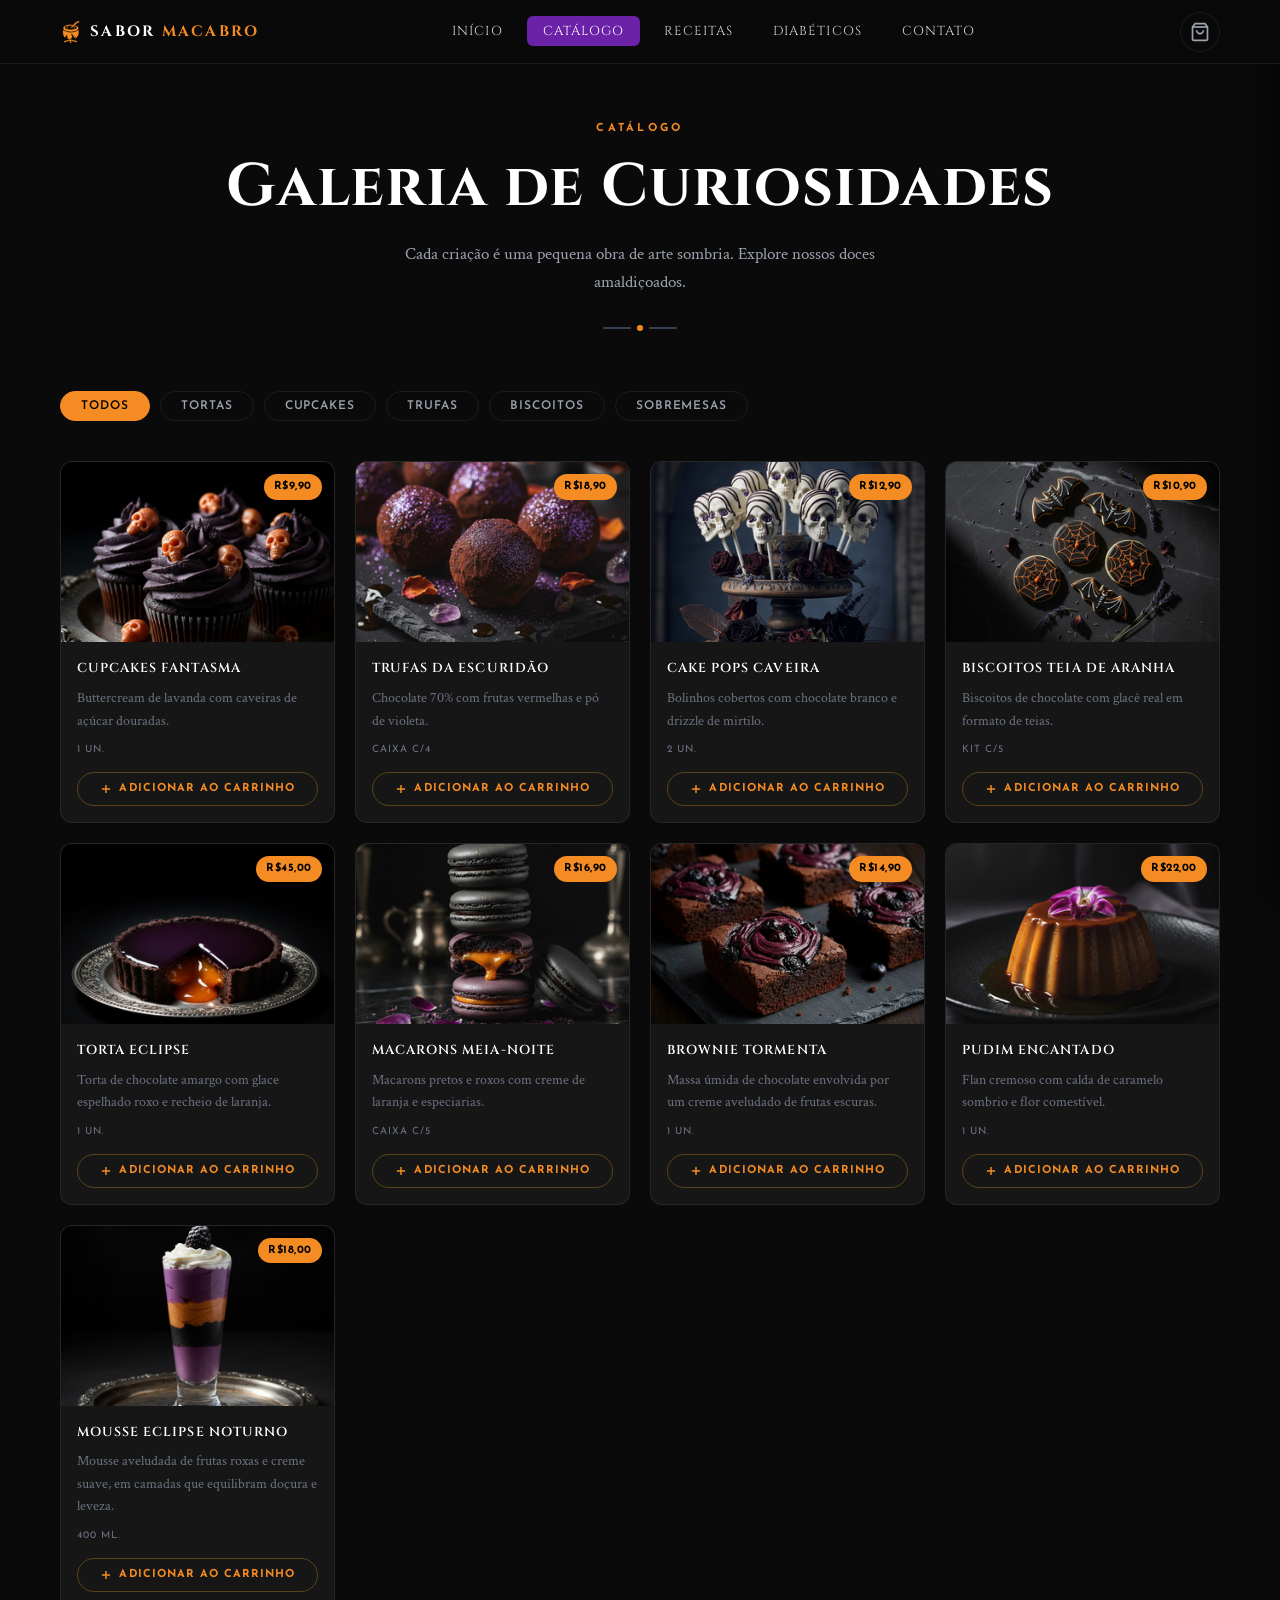
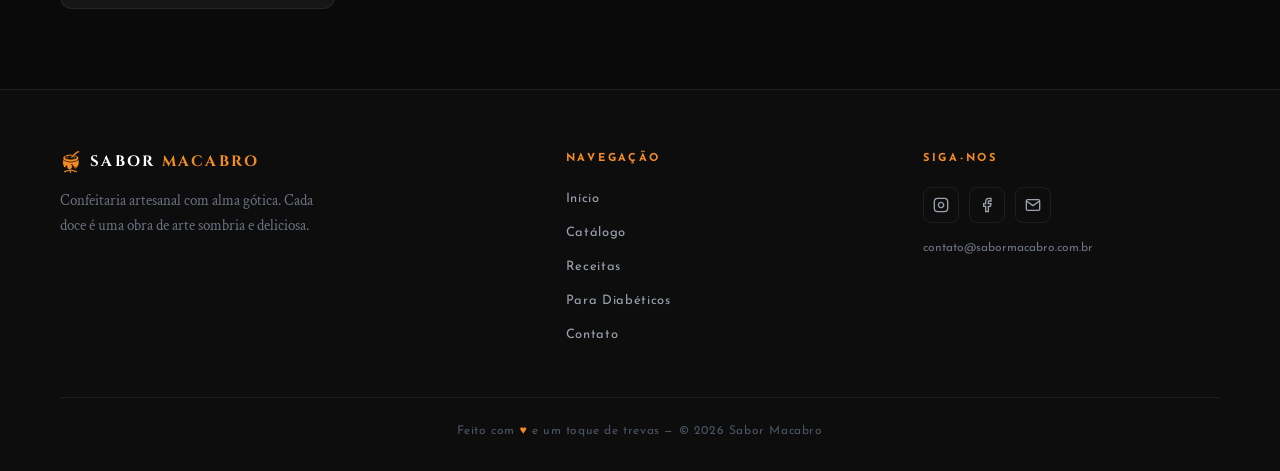
==== commit fb716644: "Update catalogo.html" ====
--- a/pages/catalogo.html
+++ b/pages/catalogo.html
@@ -142,7 +142,7 @@
           <img src="../images/bolovel.png"  alt="Torta Eclipse" class="product-card-img" style="object-position:30% 70%;" />
           <div class="product-card-body">
             <h3 class="product-card-title">Torta Eclipse</h3>
-            <p class="product-card-desc">Torta de chocolate amargo com glaze espelhado roxo e recheio de laranja.</p>
+            <p class="product-card-desc">Torta de chocolate amargo com glace espelhado roxo e recheio de laranja.</p>
             <div class="sweetness">
               <span class="sweetness-label">1 un.</span>
               <div class="flames">
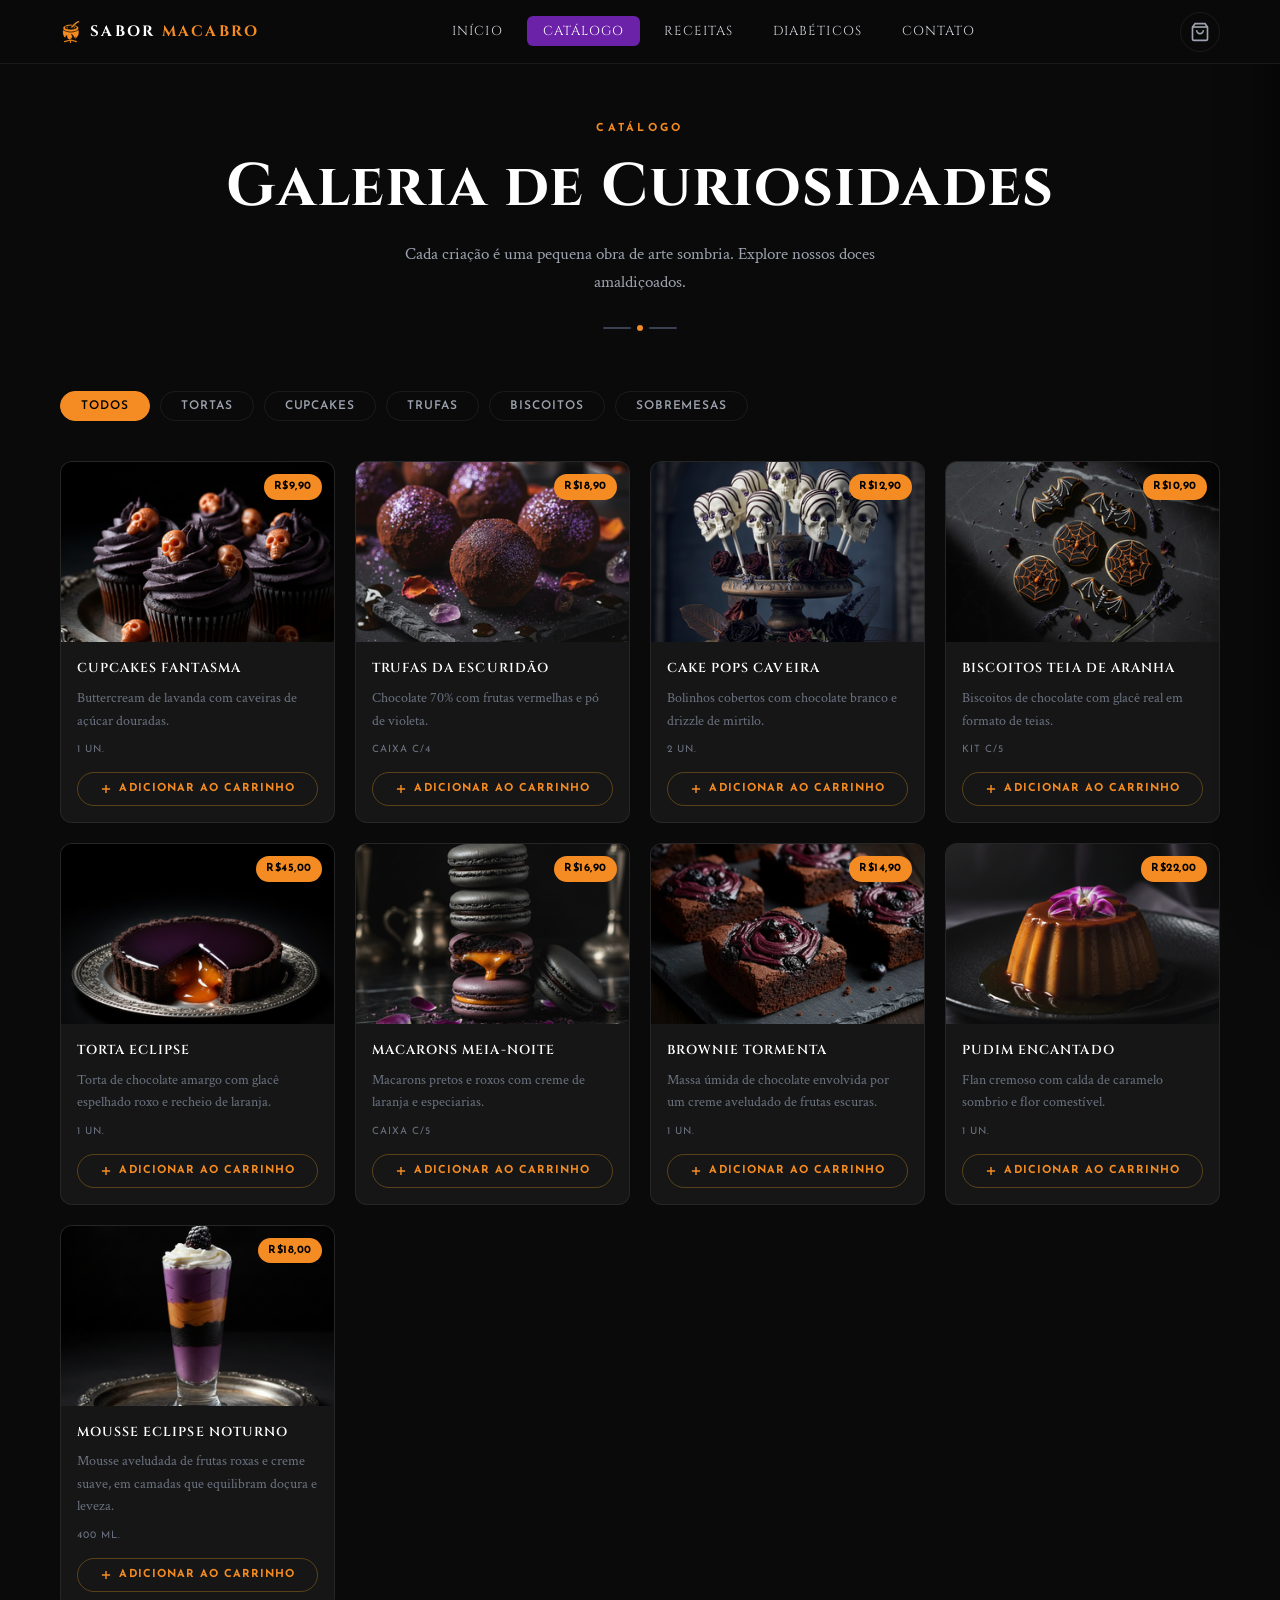
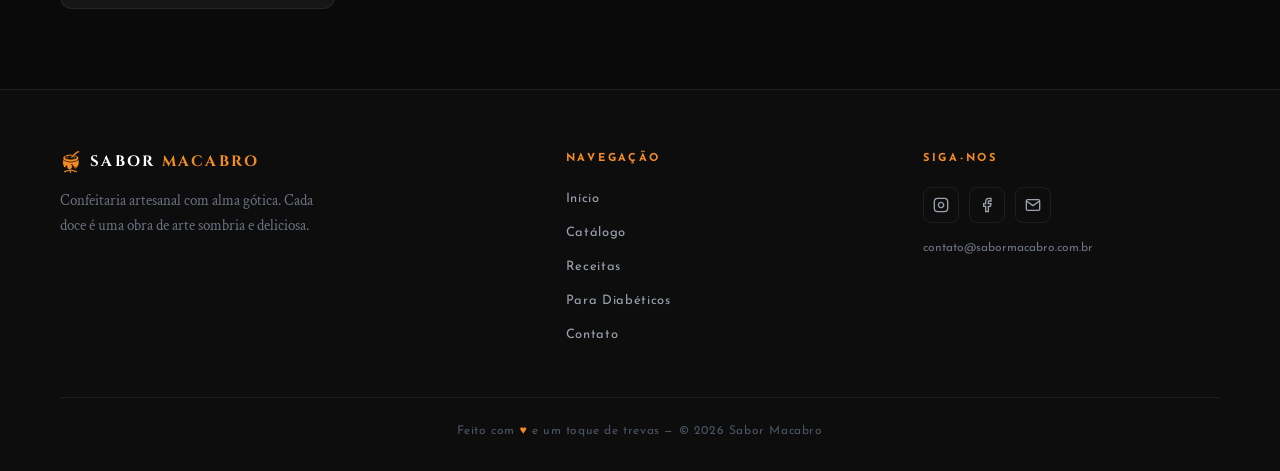
==== commit 4d24dcaa: "Update catalogo.html" ====
--- a/pages/catalogo.html
+++ b/pages/catalogo.html
@@ -142,7 +142,7 @@
           <img src="../images/bolovel.png"  alt="Torta Eclipse" class="product-card-img" style="object-position:30% 70%;" />
           <div class="product-card-body">
             <h3 class="product-card-title">Torta Eclipse</h3>
-            <p class="product-card-desc">Torta de chocolate amargo com glace espelhado roxo e recheio de laranja.</p>
+            <p class="product-card-desc">Torta de chocolate amargo com glacê espelhado roxo e recheio de laranja.</p>
             <div class="sweetness">
               <span class="sweetness-label">1 un.</span>
               <div class="flames">
